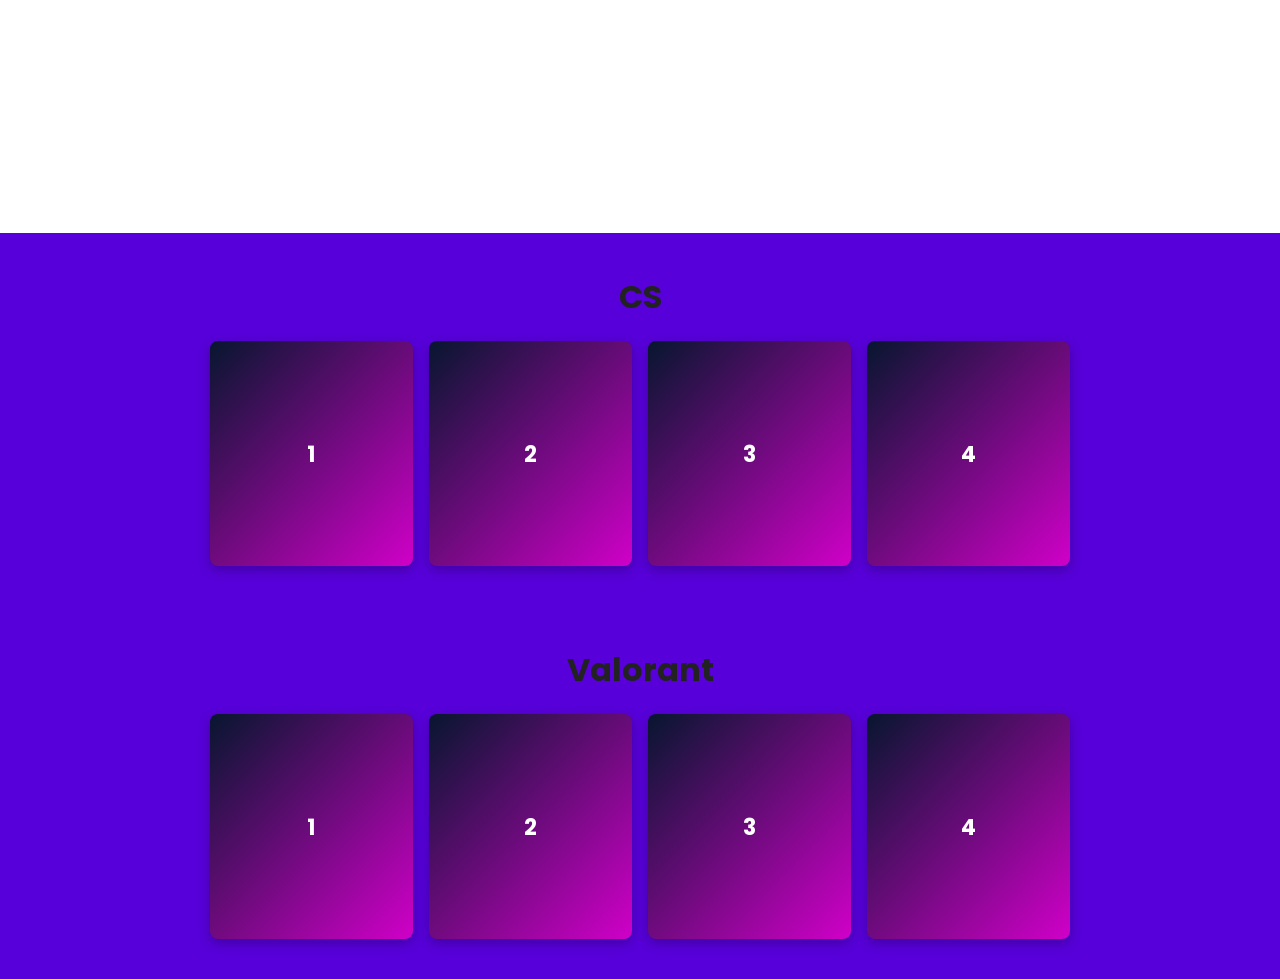
==== index.html @ f1e68cac "Add files via upload" ====
<!DOCTYPE html>
<html lang="pt-BR">
<head>
  <meta charset="UTF-8">
  <meta name="viewport" content="width=device-width, initial-scale=1.0">
  <title>Loja de Skin</title>
  <link rel="stylesheet" href="./index.css">
</head>
<body>

  <header class="cabecalho">
    <h1>SKINZY</h1>
    <p>As melhores skins de CS e Valorant, direto no seu inventário</p>
  </header>

  <section class="secao-1" id="secao">
    <h2>CS</h2>
    <div class="grade">
      <div class="quadrado">1</div>
      <div class="quadrado">2</div>
      <div class="quadrado">3</div>
      <div class="quadrado">4</div>
    </div>
  </section>

  <section class="secao-2" id="secao">
    <h2>Valorant</h2>
    <div class="grade">
      <div class="quadrado">1</div>
      <div class="quadrado">2</div>
      <div class="quadrado">3</div>
      <div class="quadrado">4</div>
    </div>
  </section>

</body>
</html>
---- index.css ----
@import url('https://fonts.googleapis.com/css2?family=Poppins:ital,wght@0,100;0,200;0,300;0,400;0,500;0,600;0,700;0,800;0,900;1,100;1,200;1,300;1,400;1,500;1,600;1,700;1,800;1,900&display=swap');
* {
  margin: 0;
  padding: 0;
  box-sizing: border-box;
  font-family: "Poppins", sans-serif;
}

body {
  background-color: #5700D9;
  color: #222;
}

.cabecalho {
  text-align: center;
  padding: 40px 20px;
  background-color: #fff;
  color: #fff;
}

.cabecalho h1 {
  font-size: 5rem;
  margin-bottom: 8px;
}

  

#secao {
  padding: 40px 20px;
  max-width: 900px;
  margin: 0 auto;
}

#secao h2 {
  margin-bottom: 20px;
  font-size: 2rem;
  text-align: center;
}

.grade {
  display: grid;
  grid-template-columns: repeat(4, 1fr);
  gap: 16px;
}

.quadrado {
  height: 25vh;
  display: flex;
  align-items: center;
  justify-content: center;
  font-size: 1.4rem;
  font-weight: bold;
  color: #fff;
  border-radius: 8px;
  background: linear-gradient(135deg, #07162F, #D000C8);
  flex-direction: column;
  gap: 6px;
  transition: transform 0.25s ease, box-shadow 0.25s ease;
  box-shadow: 0 4px 12px rgba(0,0,0,0.25);
}

.quadrado:hover {
  transform: translateY(-6px) scale(1.02);
  box-shadow: 0 10px 20px rgba(0,0,0,0.35);
}

.secao-1 .quadrado {
  background-color: red;
}

.secao-2 .quadrado {
  background-color: green;
}
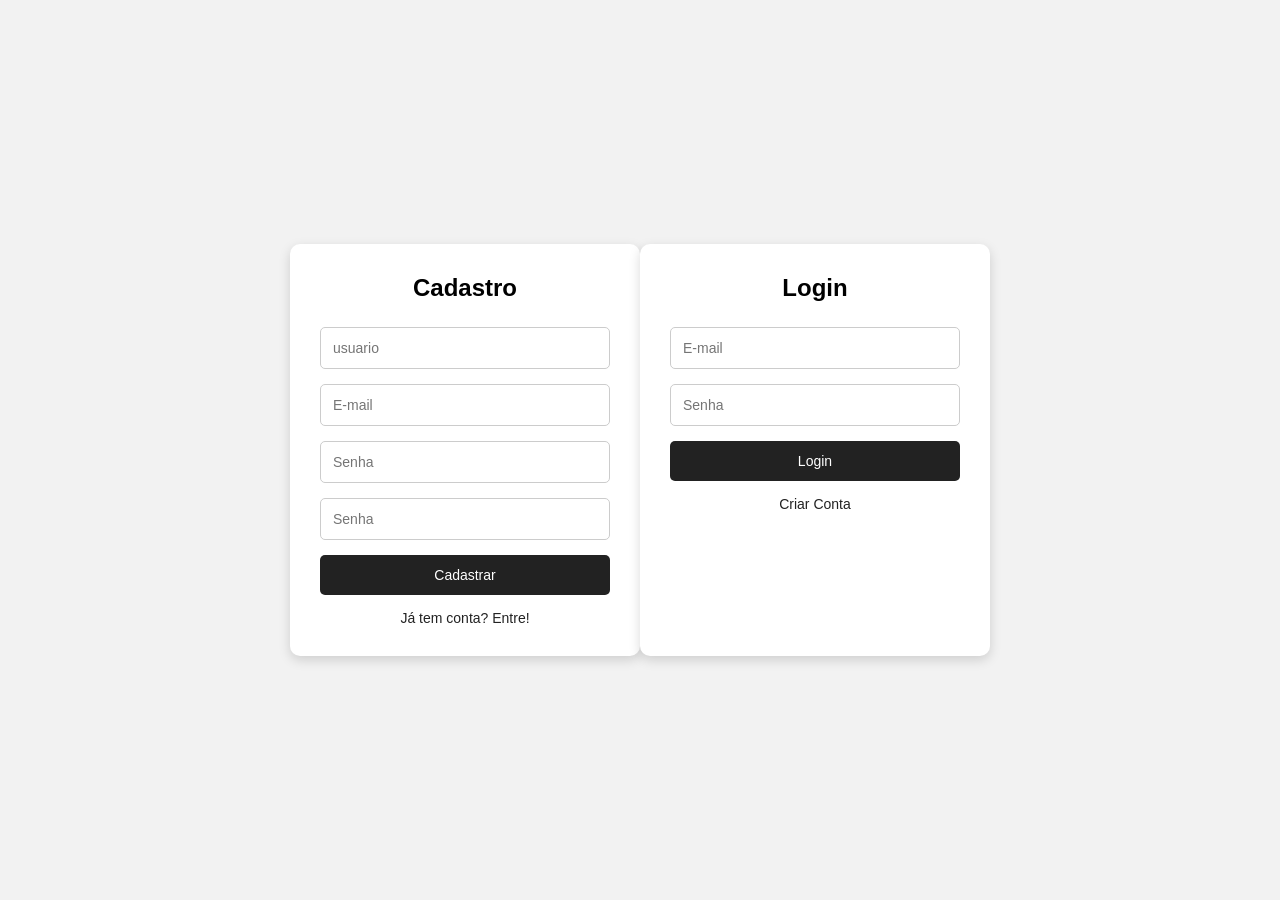
==== commit 4bb4f2cc: "Add files via upload" ====
--- a/index.html
+++ b/index.html
@@ -1,37 +1,88 @@
-<!DOCTYPE html>
-<html lang="pt-BR">
-<head>
-  <meta charset="UTF-8">
-  <meta name="viewport" content="width=device-width, initial-scale=1.0">
-  <title>Loja de Skin</title>
-  <link rel="stylesheet" href="./index.css">
-</head>
-<body>
+<!doctype html>
+<html lang="pt-br">
+  <head>
+    <meta charset="UTF-8" />
+    <meta name="viewport" content="width=device-width, initial-scale=1.0" />
+    <title>Skins</title>
+    <link rel="stylesheet" href="./assets/css/index.css">
+    <script src="./assets/js/index.js" defer></script>
+  </head>
+  <body>
+    <main>
+      <section id="cadastro">
+        <form action="home.html">
+          <h2>Cadastro</h2>
 
-  <header class="cabecalho">
-    <h1>SKINZY</h1>
-    <p>As melhores skins de CS e Valorant, direto no seu inventário</p>
-  </header>
+          <input
+            type="text"
+            maxlength="10"
+            placeholder="usuario"
+            required
+            class="campo"
+            name="fusuario"
+          />
 
-  <section class="secao-1" id="secao">
-    <h2>CS</h2>
-    <div class="grade">
-      <div class="quadrado">1</div>
-      <div class="quadrado">2</div>
-      <div class="quadrado">3</div>
-      <div class="quadrado">4</div>
-    </div>
-  </section>
+          <input
+            type="email"
+            maxlength="70"
+            placeholder="E-mail"
+            required
+            class="campo"
+            name="femail"
+          />
 
-  <section class="secao-2" id="secao">
-    <h2>Valorant</h2>
-    <div class="grade">
-      <div class="quadrado">1</div>
-      <div class="quadrado">2</div>
-      <div class="quadrado">3</div>
-      <div class="quadrado">4</div>
-    </div>
-  </section>
+          <input
+            type="password"
+            maxlength="12"
+            minlength="8"
+            placeholder="Senha"
+            required
+            class="campo"
+            name="fsenha"
+          />
 
-</body>
-</html>+          <input
+            type="password"
+            maxlength="12"
+            minlength="8"
+            placeholder="Senha"
+            required
+            class="campo"
+            name="fsenha2"
+          />
+
+          <button class="campo botao">Cadastrar</button>
+          <a href="#" class="alternar">Já tem conta? Entre!</a>
+        </form>
+      </section>
+
+      <section id="login">
+        <form action="home.html">
+          <h2>Login</h2>
+
+          <input
+            type="email"
+            maxlength="70"
+            placeholder="E-mail"
+            required
+            class="campo"
+            name="femail"
+          />
+
+          <input
+            type="password"
+            maxlength="12"
+            minlength="8"
+            placeholder="Senha"
+            required
+            class="campo"
+            name="fsenha"
+          />
+
+          <button class="campo botao">Login</button>
+          <a href="#" class="alternar">Criar Conta</a>
+        </form>
+      </section>
+    </main>
+  </body>
+</html>
--- a/assets/css/index.css
+++ b/assets/css/index.css
@@ -0,0 +1,74 @@
+* {
+  margin: 0;
+  padding: 0;
+  box-sizing: border-box;
+  }
+
+body {
+font-family: Arial, sans-serif;
+background-color: #f2f2f2;
+min-height: 100vh;
+display: flex;
+justify-content: center;
+align-items: center;
+}
+
+main {
+width: 100%;
+display: flex;
+justify-content: center;
+}
+
+section {
+width: 350px;
+padding: 30px;
+background-color: white;
+border-radius: 10px;
+box-shadow: 0 4px 12px rgba(0, 0, 0, 0.15);
+}
+
+form {
+display: flex;
+flex-direction: column;
+gap: 15px;
+}
+
+h2 {
+text-align: center;
+margin-bottom: 10px;
+}
+
+.campo {
+width: 100%;
+padding: 12px;
+border: 1px solid #ccc;
+border-radius: 5px;
+font-size: 14px;
+}
+
+.campo:focus {
+outline: none;
+border-color: #555;
+}
+
+.botao {
+background-color: #222;
+color: white;
+border: none;
+cursor: pointer;
+}
+
+.botao:hover {
+background-color: #444;
+}
+
+.alternar {
+text-align: center;
+color: #222;
+text-decoration: none;
+font-size: 14px;
+}
+
+.alternar:hover {
+text-decoration: underline;
+}
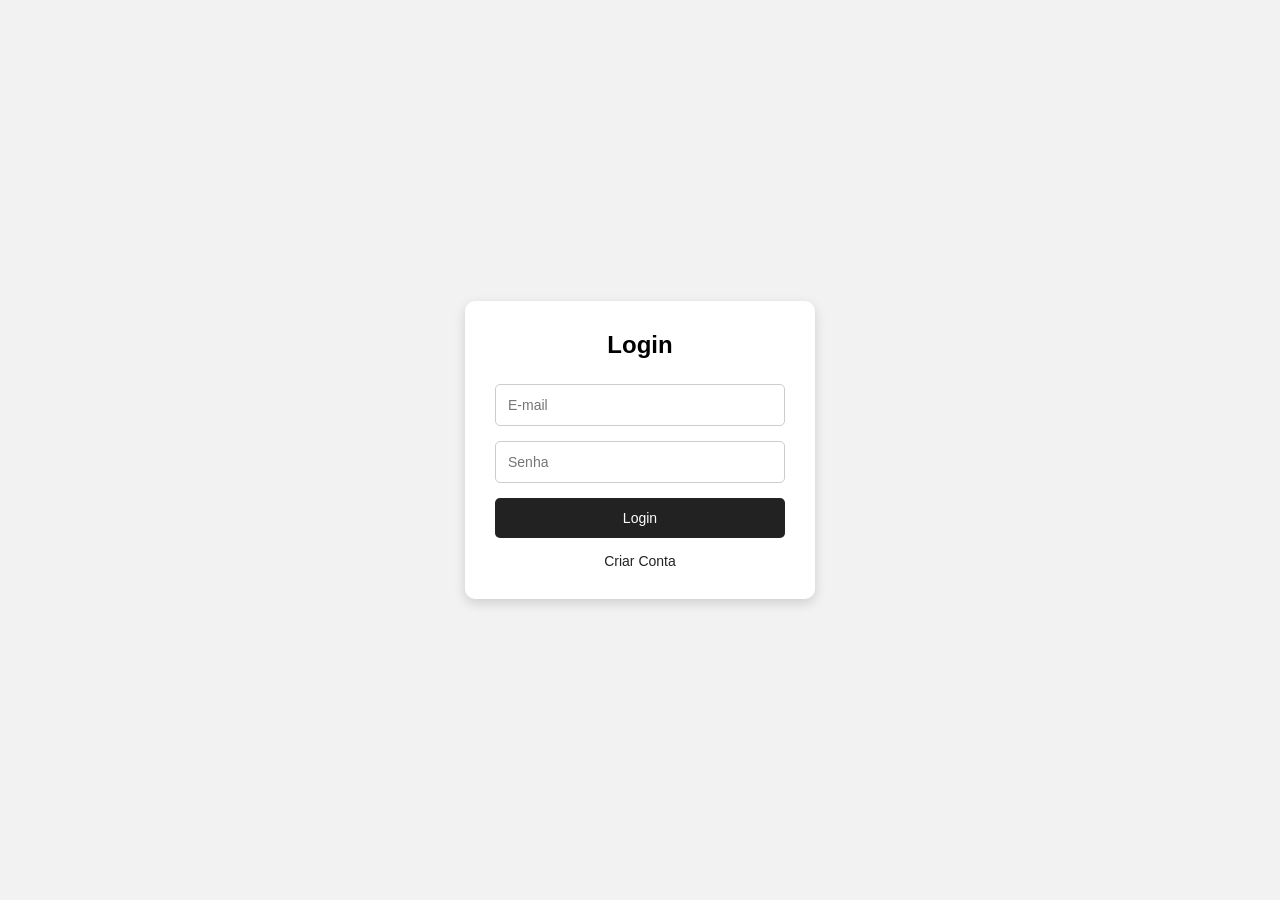
==== commit ecde6415: "Add files via upload" ====
--- a/index.html
+++ b/index.html
@@ -5,7 +5,7 @@
     <meta name="viewport" content="width=device-width, initial-scale=1.0" />
     <title>Skins</title>
     <link rel="stylesheet" href="./assets/css/index.css">
-    <script src="./assets/js/index.js" defer></script>
+    <script src="./assets/JS/index.js" defer></script>
   </head>
   <body>
     <main>
